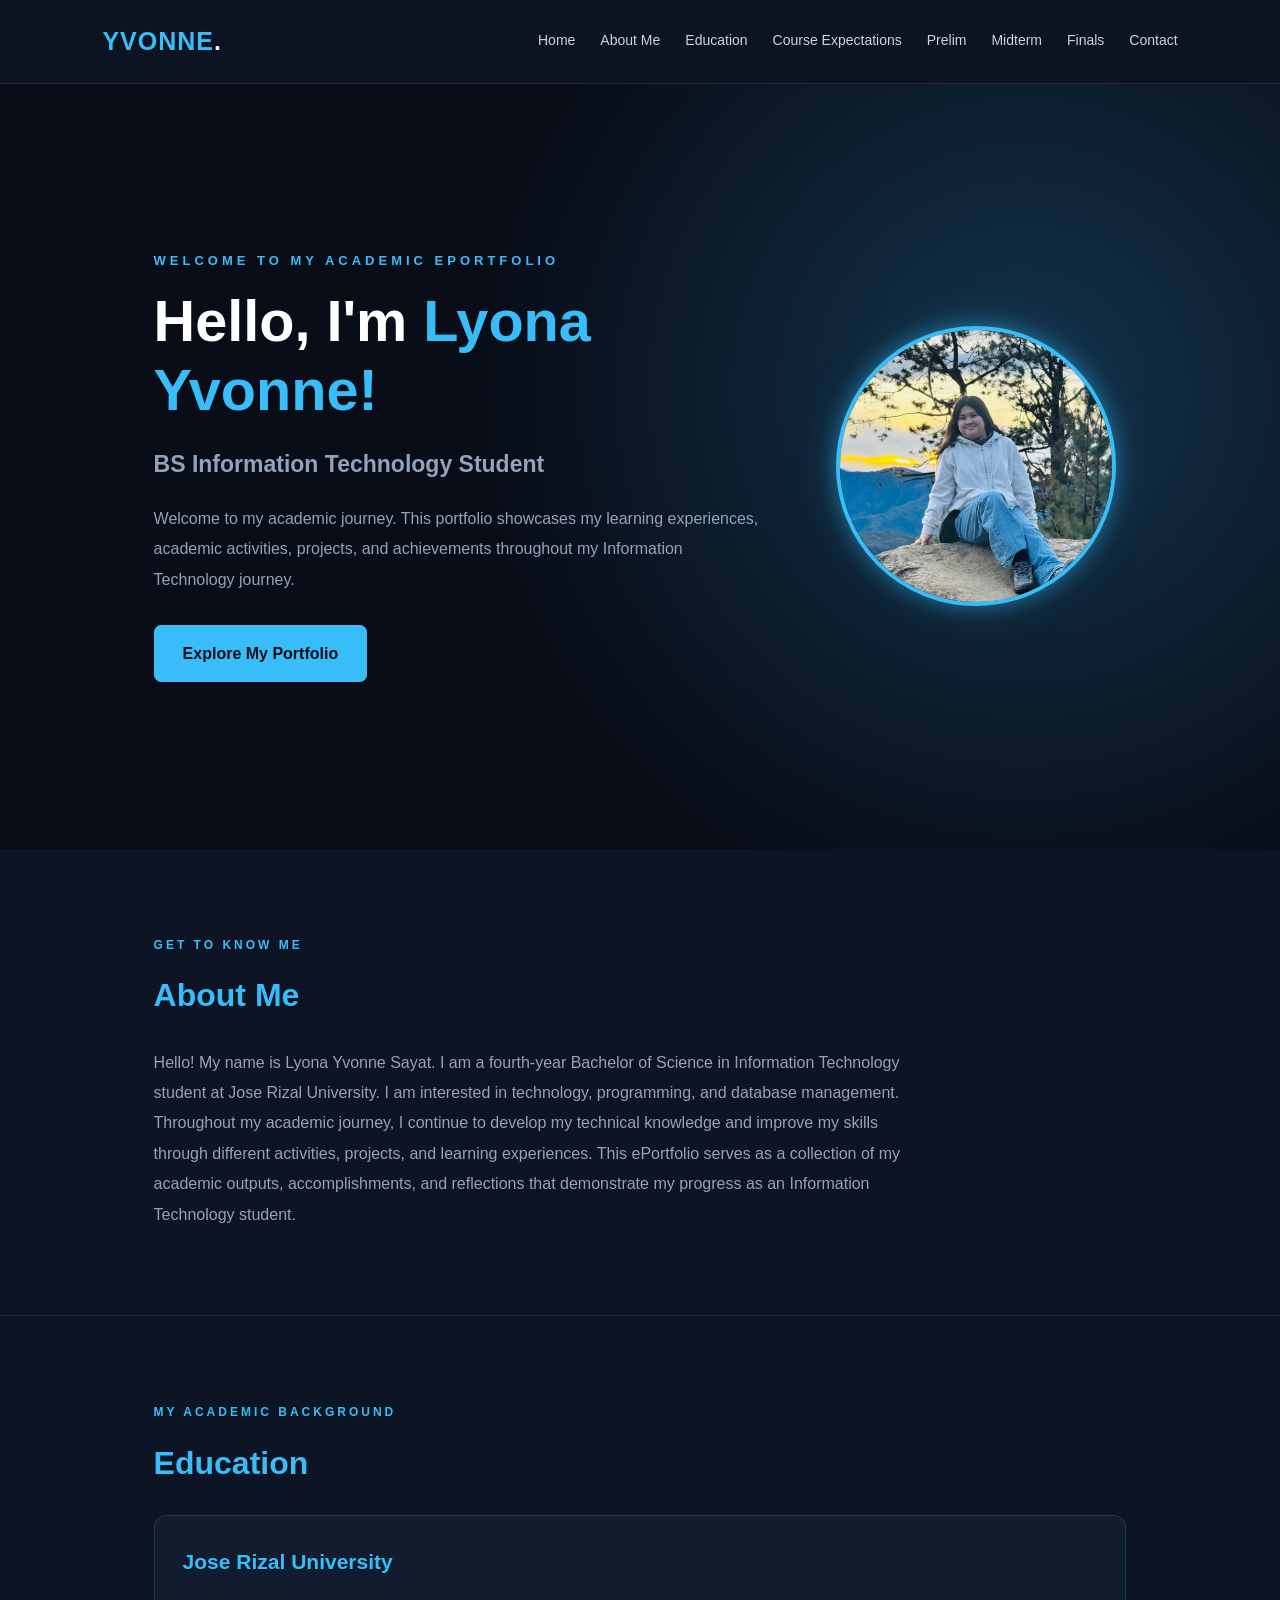
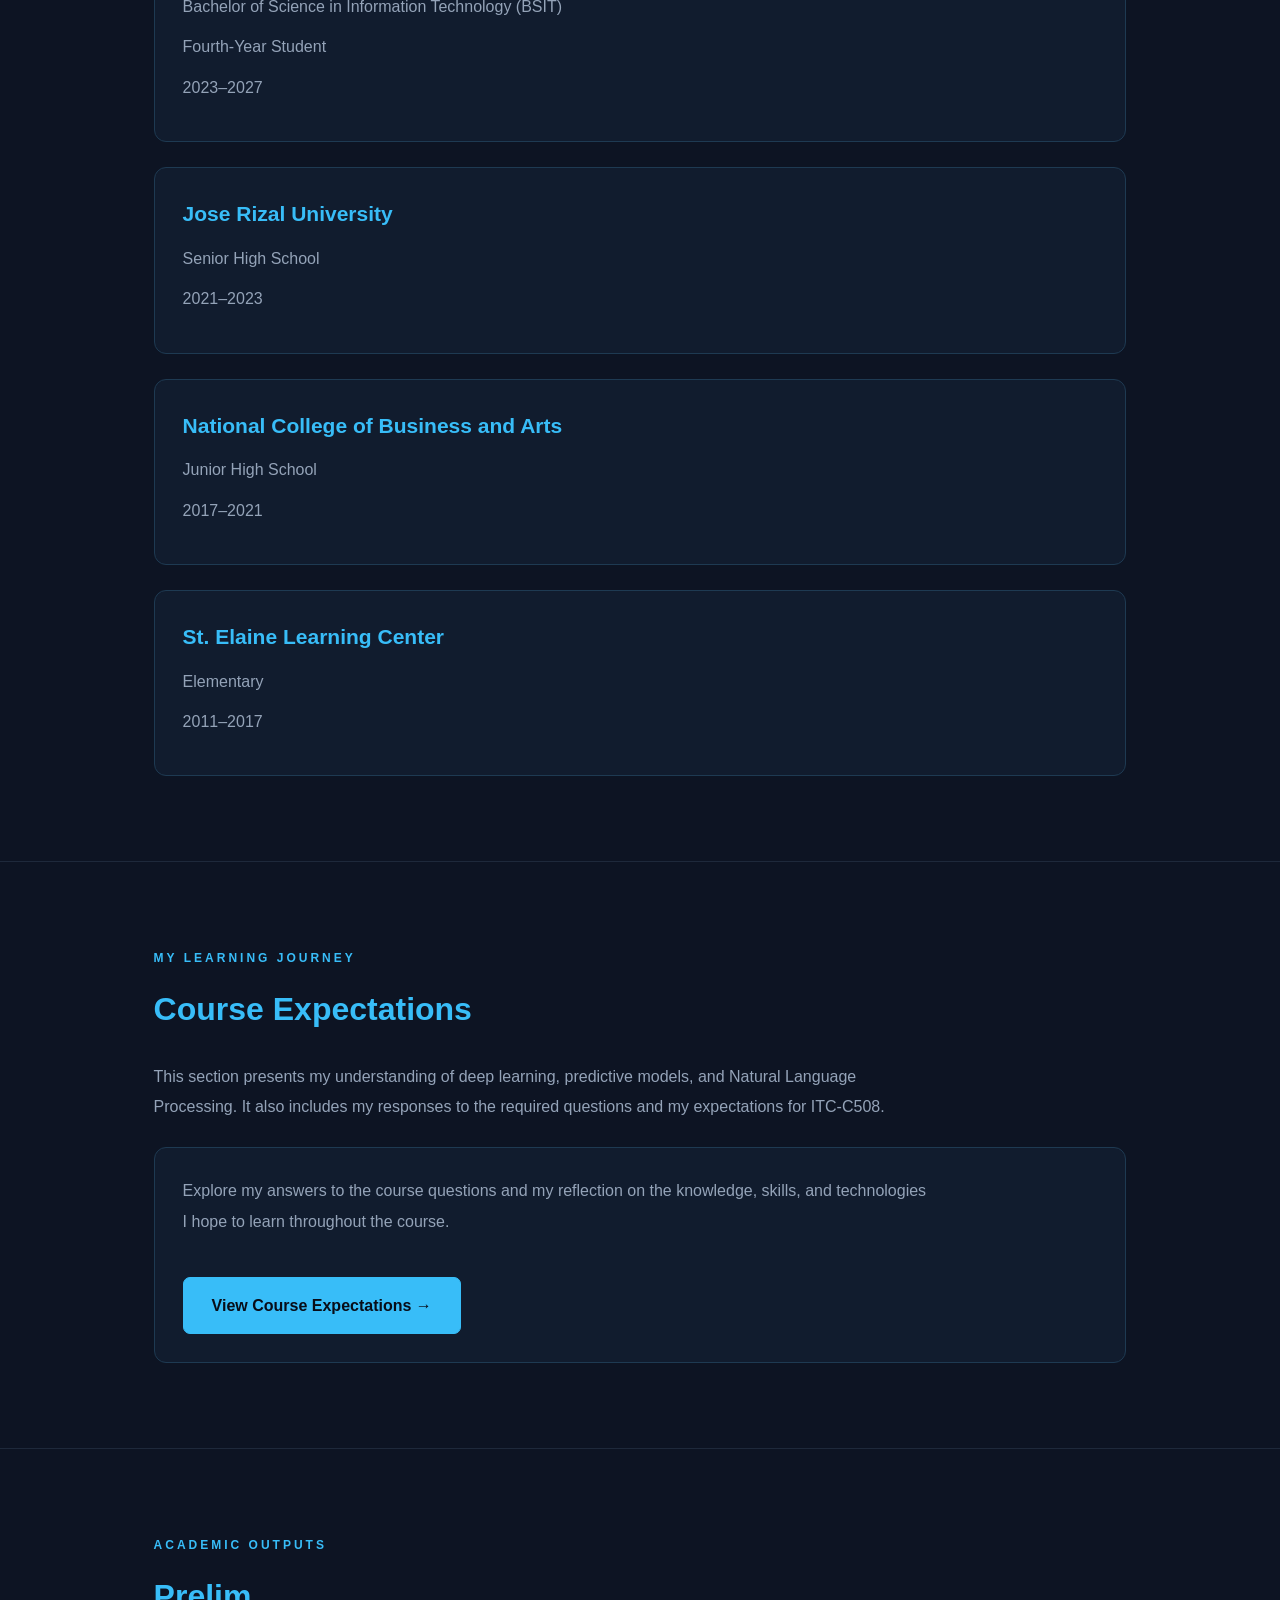
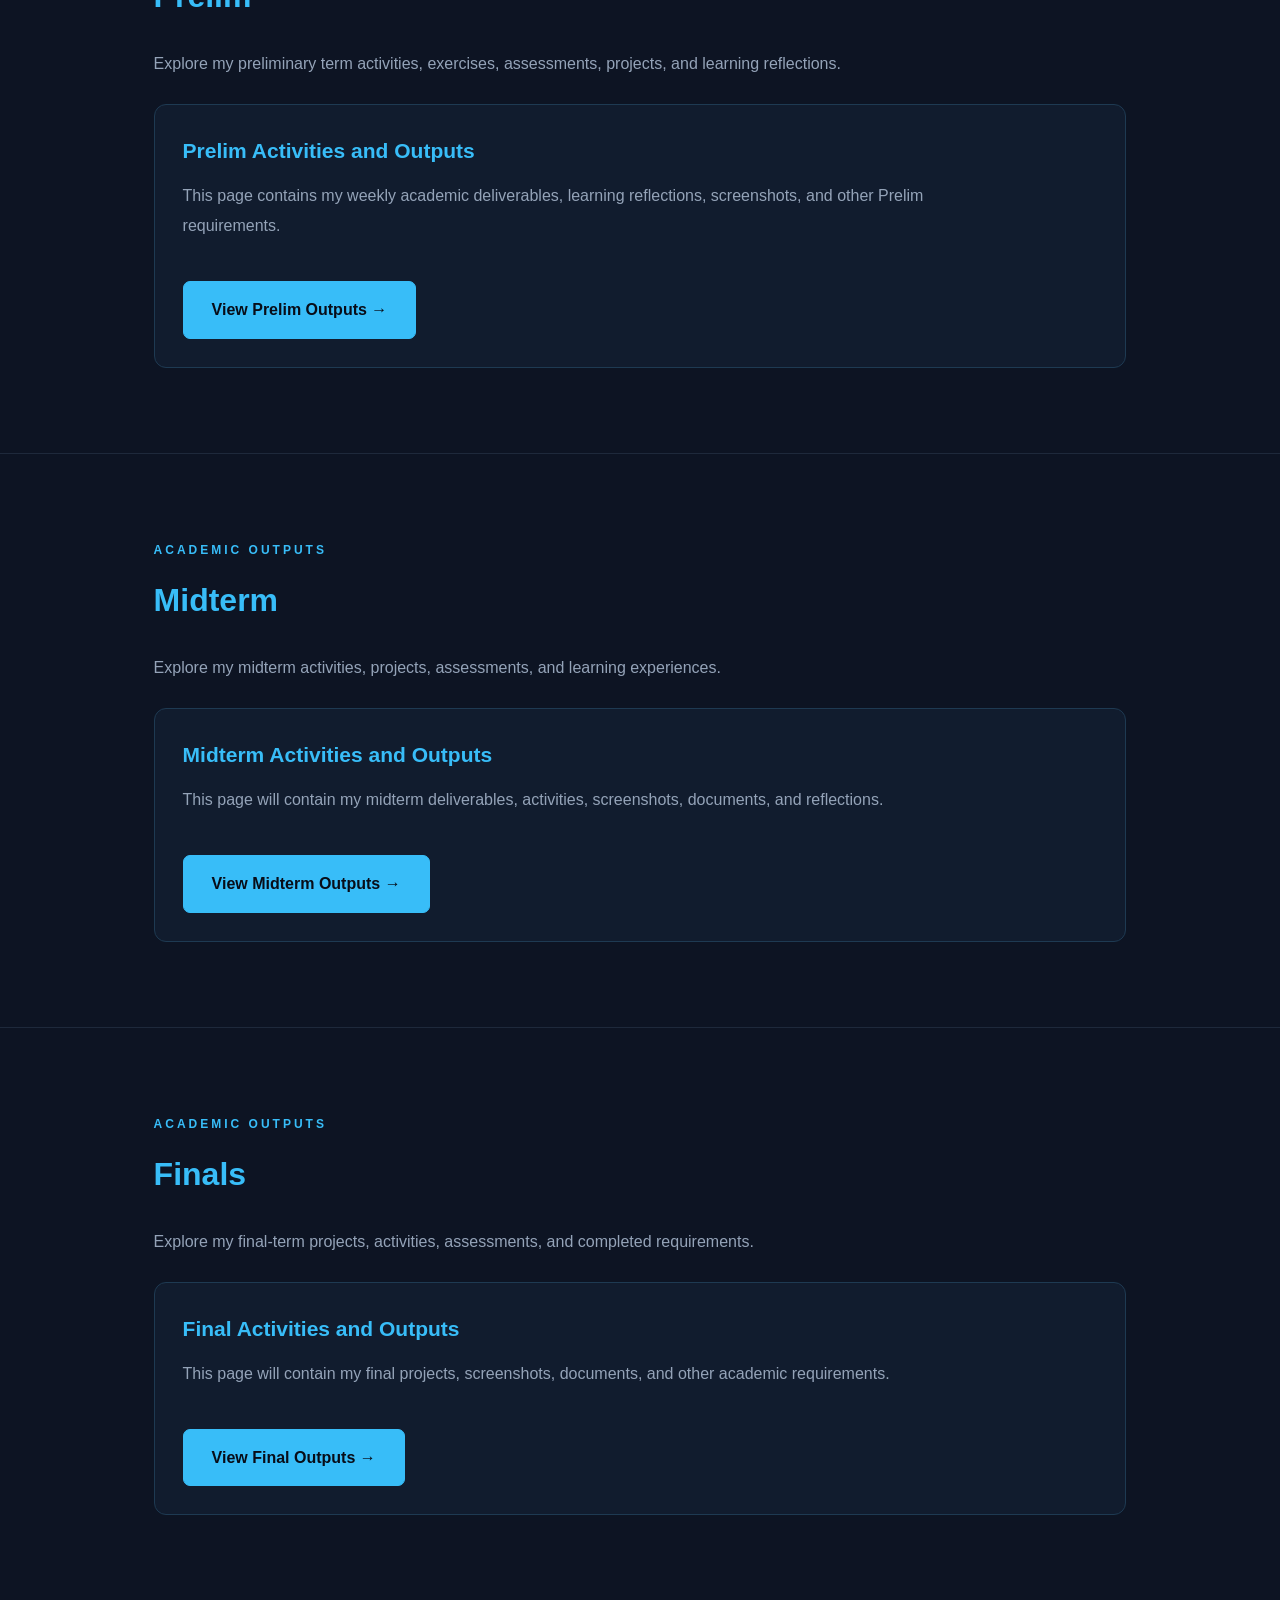
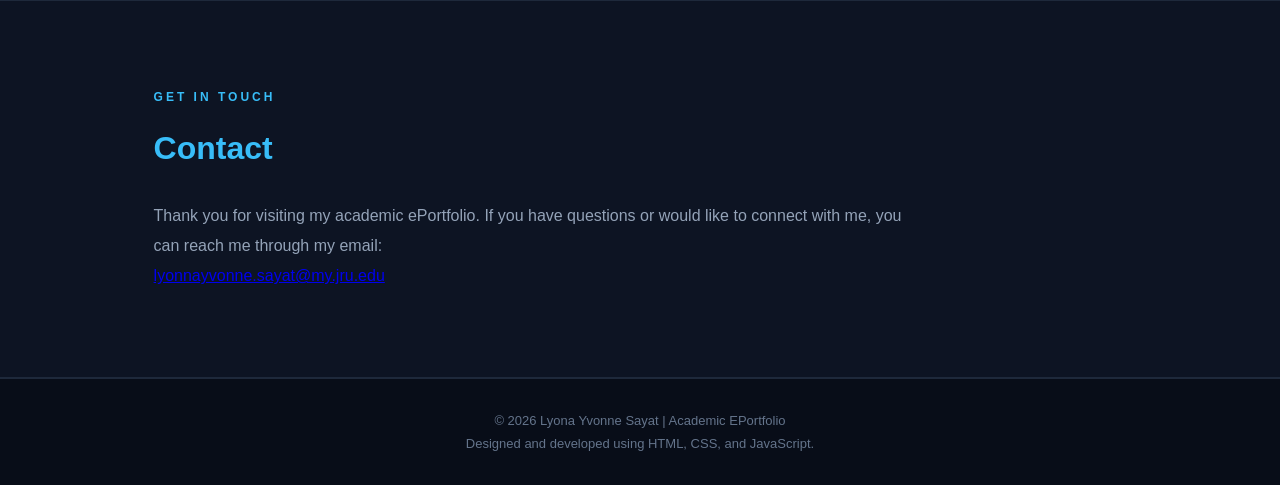
==== index.html @ cb63194d "first commit" ====
<!DOCTYPE html>
<html lang="en">

<head>
    <meta charset="UTF-8">
    <meta name="viewport" content="width=device-width, initial-scale=1.0">

    <meta name="description" content="Academic ePortfolio of Lyona Yvonne Sayat, a BS Information Technology student at Jose Rizal University.">

    <title>Lyona Yvonne Sayat | Academic EPortfolio</title>

    <link rel="stylesheet" href="style.css">
</head>

<body>

    <!-- NAVIGATION BAR -->
    <header>
        <h2 class="logo">YVONNE<span>.</span></h2>

        <nav>
            <a href="#home">Home</a>
            <a href="#about">About Me</a>
            <a href="#education">Education</a>
            <a href="Course%20Expectations/Course%20Expectations.html">Course Expectations</a>
            <a href="Prelim/Prelim.html">Prelim</a>
            <a href="Midterm/Midterm.html">Midterm</a>
            <a href="Finals/Finals.html">Finals</a>
            <a href="#contact">Contact</a>
        </nav>
    </header>


    <!-- HOME SECTION -->
    <section id="home" class="hero">

        <div class="hero-content">

            <p class="welcome">
                WELCOME TO MY ACADEMIC EPORTFOLIO
            </p>

            <h1>
                Hello, I'm <span>Lyona Yvonne!</span>
            </h1>

            <h3>BS Information Technology Student</h3>

            <p>
                Welcome to my academic journey.
                This portfolio showcases my learning experiences,
                academic activities, projects, and achievements
                throughout my Information Technology journey.
            </p>

            <a href="#about" class="btn">
                Explore My Portfolio
            </a>

        </div>

        <!-- PROFILE PICTURE -->
        <div class="hero-image">

            <img
                src="./images/profile.jpg"
                alt="Profile Picture of Lyona Yvonne Sayat"
                class="profile-picture"
                onerror="this.style.display='none';">

        </div>

    </section>


    <!-- ABOUT ME SECTION -->
    <section id="about">

        <p class="section-label">GET TO KNOW ME</p>

        <h2>About Me</h2>

        <p>
            Hello! My name is Lyona Yvonne Sayat.
            I am a fourth-year Bachelor of Science in
            Information Technology student at Jose Rizal University.

            I am interested in technology, programming,
            and database management. Throughout my academic
            journey, I continue to develop my technical
            knowledge and improve my skills through different
            activities, projects, and learning experiences.

            This ePortfolio serves as a collection of my
            academic outputs, accomplishments, and reflections
            that demonstrate my progress as an Information
            Technology student.
        </p>

    </section>


    <!-- EDUCATION SECTION -->
    <section id="education">

        <p class="section-label">MY ACADEMIC BACKGROUND</p>

        <h2>Education</h2>

        <div class="content-card">

            <h3>Jose Rizal University</h3>

            <p>
                Bachelor of Science in Information Technology (BSIT)
            </p>

            <p>Fourth-Year Student</p>

            <p>2023–2027</p>

        </div>

        <div class="content-card">

            <h3>Jose Rizal University</h3>

            <p>Senior High School</p>

            <p>2021–2023</p>

        </div>

        <div class="content-card">

            <h3>National College of Business and Arts</h3>

            <p>Junior High School</p>

            <p>2017–2021</p>

        </div>

        <div class="content-card">

            <h3>St. Elaine Learning Center</h3>

            <p>Elementary</p>

            <p>2011–2017</p>

        </div>

    </section>


    <!-- COURSE EXPECTATIONS SECTION -->
    <section id="course-expectations">

        <p class="section-label">MY LEARNING JOURNEY</p>

        <h2>Course Expectations</h2>

        <p>
            This section presents my understanding of deep learning,
            predictive models, and Natural Language Processing.
            It also includes my responses to the required questions
            and my expectations for ITC-C508.
        </p>

        <div class="content-card">

            <p>
                Explore my answers to the course questions and my
                reflection on the knowledge, skills, and technologies
                I hope to learn throughout the course.
            </p>

            <a href="Course%20Expectations/Course%20Expectations.html" class="btn">
                View Course Expectations →
            </a>

        </div>

    </section>


    <!-- PRELIM SECTION -->
    <section id="prelim">

        <p class="section-label">ACADEMIC OUTPUTS</p>

        <h2>Prelim</h2>

        <p>
            Explore my preliminary term activities, exercises,
            assessments, projects, and learning reflections.
        </p>

        <div class="content-card">

            <h3>Prelim Activities and Outputs</h3>

            <p>
                This page contains my weekly academic deliverables,
                learning reflections, screenshots, and other
                Prelim requirements.
            </p>

            <a href="Prelim/Prelim.html" class="btn">
                View Prelim Outputs →
            </a>

        </div>

    </section>


    <!-- MIDTERM SECTION -->
    <section id="midterm">

        <p class="section-label">ACADEMIC OUTPUTS</p>

        <h2>Midterm</h2>

        <p>
            Explore my midterm activities, projects,
            assessments, and learning experiences.
        </p>

        <div class="content-card">

            <h3>Midterm Activities and Outputs</h3>

            <p>
                This page will contain my midterm deliverables,
                activities, screenshots, documents, and reflections.
            </p>

            <a href="Midterm/Midterm.html" class="btn">
                View Midterm Outputs →
            </a>

        </div>

    </section>


    <!-- FINALS SECTION -->
    <section id="finals">

        <p class="section-label">ACADEMIC OUTPUTS</p>

        <h2>Finals</h2>

        <p>
            Explore my final-term projects, activities,
            assessments, and completed requirements.
        </p>

        <div class="content-card">

            <h3>Final Activities and Outputs</h3>

            <p>
                This page will contain my final projects,
                screenshots, documents, and other academic
                requirements.
            </p>

            <a href="Finals/Finals.html" class="btn">
                View Final Outputs →
            </a>

        </div>

    </section>


    <!-- CONTACT SECTION -->
    <section id="contact">

        <p class="section-label">GET IN TOUCH</p>

        <h2>Contact</h2>

        <p>
            Thank you for visiting my academic ePortfolio.
            If you have questions or would like to connect with me,
            you can reach me through my email:
        </p>

        <p>
            <a href="mailto:lyonnayvonne.sayat@my.jru.edu">
                lyonnayvonne.sayat@my.jru.edu
            </a>
        </p>

    </section>


    <!-- FOOTER -->
    <footer>

        <p>
            © 2026 Lyona Yvonne Sayat | Academic EPortfolio
        </p>

        <p>
            Designed and developed using HTML, CSS, and JavaScript.
        </p>

    </footer>


    <!-- JAVASCRIPT -->
    <script src="script.js"></script>

</body>
</html>
---- style.css ----
/* ========================================
   ACADEMIC E-PORTFOLIO
   DEVELOPER THEME
   Dark Navy + Cyan
======================================== */

/* GLOBAL RESET */

* {
    margin: 0;
    padding: 0;
    box-sizing: border-box;
    scroll-behavior: smooth;
}

body {
    font-family: 'Segoe UI', Arial, sans-serif;
    background: #080d18;
    color: #e2e8f0;
    line-height: 1.7;
    overflow-x: hidden;
}

/* ========================================
   NAVIGATION
======================================== */

header {
    display: flex;
    justify-content: space-between;
    align-items: center;
    padding: 20px 8%;
    background: rgba(13, 20, 35, 0.97);
    border-bottom: 1px solid #1e293b;
    position: sticky;
    top: 0;
    z-index: 1000;
    backdrop-filter: blur(12px);
}

.logo {
    font-size: 25px;
    color: #38bdf8;
    font-weight: 800;
    letter-spacing: 1px;
}

.logo span {
    color: #ffffff;
}

nav {
    display: flex;
    align-items: center;
    gap: 25px;
}

nav a {
    color: #cbd5e1;
    text-decoration: none;
    font-size: 14px;
    font-weight: 500;
    transition: 0.3s ease;
    position: relative;
}

nav a::after {
    content: "";
    position: absolute;
    width: 0;
    height: 2px;
    background: #38bdf8;
    left: 0;
    bottom: -7px;
    transition: width 0.3s ease;
}

nav a:hover {
    color: #38bdf8;
}

nav a:hover::after {
    width: 100%;
}

/* ========================================
   HERO SECTION
======================================== */

.hero {
    min-height: 85vh;
    display: flex;
    justify-content: space-between;
    align-items: center;
    gap: 60px;
    padding: 90px 12%;
    background:
        radial-gradient(
            circle at 80% 40%,
            #12334b 0%,
            #080d18 48%
        );
}

.hero-content {
    flex: 1;
    max-width: 650px;
    animation: fadeIn 1s ease-in-out;
}

.welcome {
    color: #38bdf8;
    font-size: 13px;
    letter-spacing: 4px;
    font-weight: bold;
    margin-bottom: 15px;
}

.hero-content h1 {
    font-size: clamp(42px, 4.5vw, 60px);
    line-height: 1.2;
    margin: 15px 0 20px;
    color: #ffffff;
}

.hero-content h1 span {
    color: #38bdf8;
}

.hero-content h3 {
    color: #94a3b8;
    font-size: 23px;
    margin-bottom: 20px;
}

.hero-content > p:not(.welcome) {
    color: #94a3b8;
    line-height: 1.9;
    max-width: 620px;
}

/* ========================================
   PROFILE PICTURE
======================================== */

.hero-image {
    flex: 0 0 300px;
    display: flex;
    justify-content: center;
    align-items: center;
    animation: fadeIn 1.2s ease-in-out;
}

.profile-picture {
    display: block;
    width: 280px;
    height: 280px;
    object-fit: cover;
    object-position: center;
    border-radius: 50%;
    border: 4px solid #38bdf8;
    box-shadow:
        0 0 20px rgba(56, 189, 248, 0.45),
        0 0 45px rgba(56, 189, 248, 0.20);
    background: #111c2e;
}

/* ========================================
   BUTTONS
======================================== */

.btn {
    display: inline-block;
    margin-top: 30px;
    padding: 14px 28px;
    background: #38bdf8;
    color: #080d18;
    text-decoration: none;
    border-radius: 7px;
    font-weight: bold;
    transition: 0.3s ease;
    border: 1px solid #38bdf8;
}

.btn:hover {
    background: #0ea5e9;
    border-color: #0ea5e9;
    transform: translateY(-4px);
    box-shadow: 0 0 20px rgba(56, 189, 248, 0.5);
}

/* ========================================
   CONTENT SECTIONS
======================================== */

section:not(.hero) {
    padding: 85px 12%;
    min-height: 280px;
    background: #0d1423;
    border-bottom: 1px solid #1e293b;
}

section h2 {
    font-size: 32px;
    color: #38bdf8;
    margin-bottom: 25px;
}

section:not(.hero) p {
    color: #94a3b8;
    line-height: 1.9;
    max-width: 750px;
}

/* SECTION LABEL */

.section-label {
    color: #38bdf8 !important;
    font-size: 12px;
    letter-spacing: 3px;
    font-weight: bold;
    margin-bottom: 12px;
}

/* ========================================
   CONTENT CARDS
======================================== */

.content-card {
    margin-top: 25px;
    padding: 28px;
    background: #111c2e;
    border: 1px solid #1e3a52;
    border-radius: 12px;
    transition: 0.3s ease;
}

.content-card:hover {
    border-color: #38bdf8;
    transform: translateY(-4px);
    box-shadow: 0 10px 25px rgba(0, 0, 0, 0.2);
}

.content-card h3 {
    color: #38bdf8;
    margin-bottom: 12px;
    font-size: 21px;
}

.content-card p {
    margin-bottom: 10px;
}

/* ========================================
   FOOTER
======================================== */

footer {
    background: #080d18;
    color: #64748b;
    text-align: center;
    padding: 30px 20px;
    border-top: 1px solid #1e293b;
}

footer p {
    font-size: 13px;
    line-height: 1.8;
}

/* ========================================
   ANIMATIONS
======================================== */

@keyframes fadeIn {
    from {
        opacity: 0;
        transform: translateY(25px);
    }

    to {
        opacity: 1;
        transform: translateY(0);
    }
}

/* ========================================
   RESPONSIVE DESIGN
======================================== */

@media (max-width: 1000px) {

    header {
        padding: 18px 5%;
    }

    nav {
        gap: 15px;
    }

    nav a {
        font-size: 13px;
    }

    .hero {
        padding: 80px 8%;
        gap: 35px;
    }

    .hero-image {
        flex-basis: 250px;
    }

    .profile-picture {
        width: 240px;
        height: 240px;
    }

    section:not(.hero) {
        padding: 75px 8%;
    }
}

@media (max-width: 768px) {

    header {
        flex-direction: column;
        gap: 18px;
        padding: 18px 5%;
    }

    nav {
        display: flex;
        flex-wrap: wrap;
        justify-content: center;
        gap: 15px 20px;
    }

    nav a {
        margin: 0;
    }

    .hero {
        min-height: auto;
        flex-direction: column-reverse;
        text-align: center;
        padding: 70px 8%;
        gap: 35px;
    }

    .hero-content {
        max-width: 100%;
    }

    .hero-content h1 {
        font-size: 42px;
    }

    .hero-content h3 {
        font-size: 19px;
    }

    .hero-content > p:not(.welcome) {
        margin: 0 auto;
    }

    .hero-image {
        flex: none;
    }

    .profile-picture {
        width: 220px;
        height: 220px;
    }

    section:not(.hero) {
        padding: 65px 8%;
    }

    section h2 {
        font-size: 28px;
    }
}

@media (max-width: 480px) {

    .logo {
        font-size: 22px;
    }

    nav {
        gap: 12px 15px;
    }

    nav a {
        font-size: 12px;
    }

    .hero-content h1 {
        font-size: 36px;
    }

    .profile-picture {
        width: 190px;
        height: 190px;
    }

    .content-card {
        padding: 20px;
    }
}

/* ========================================
   ACCESSIBILITY
======================================== */

@media (prefers-reduced-motion: reduce) {

    *,
    *::before,
    *::after {
        scroll-behavior: auto !important;
        animation-duration: 0.01ms !important;
        transition-duration: 0.01ms !important;
    }
}
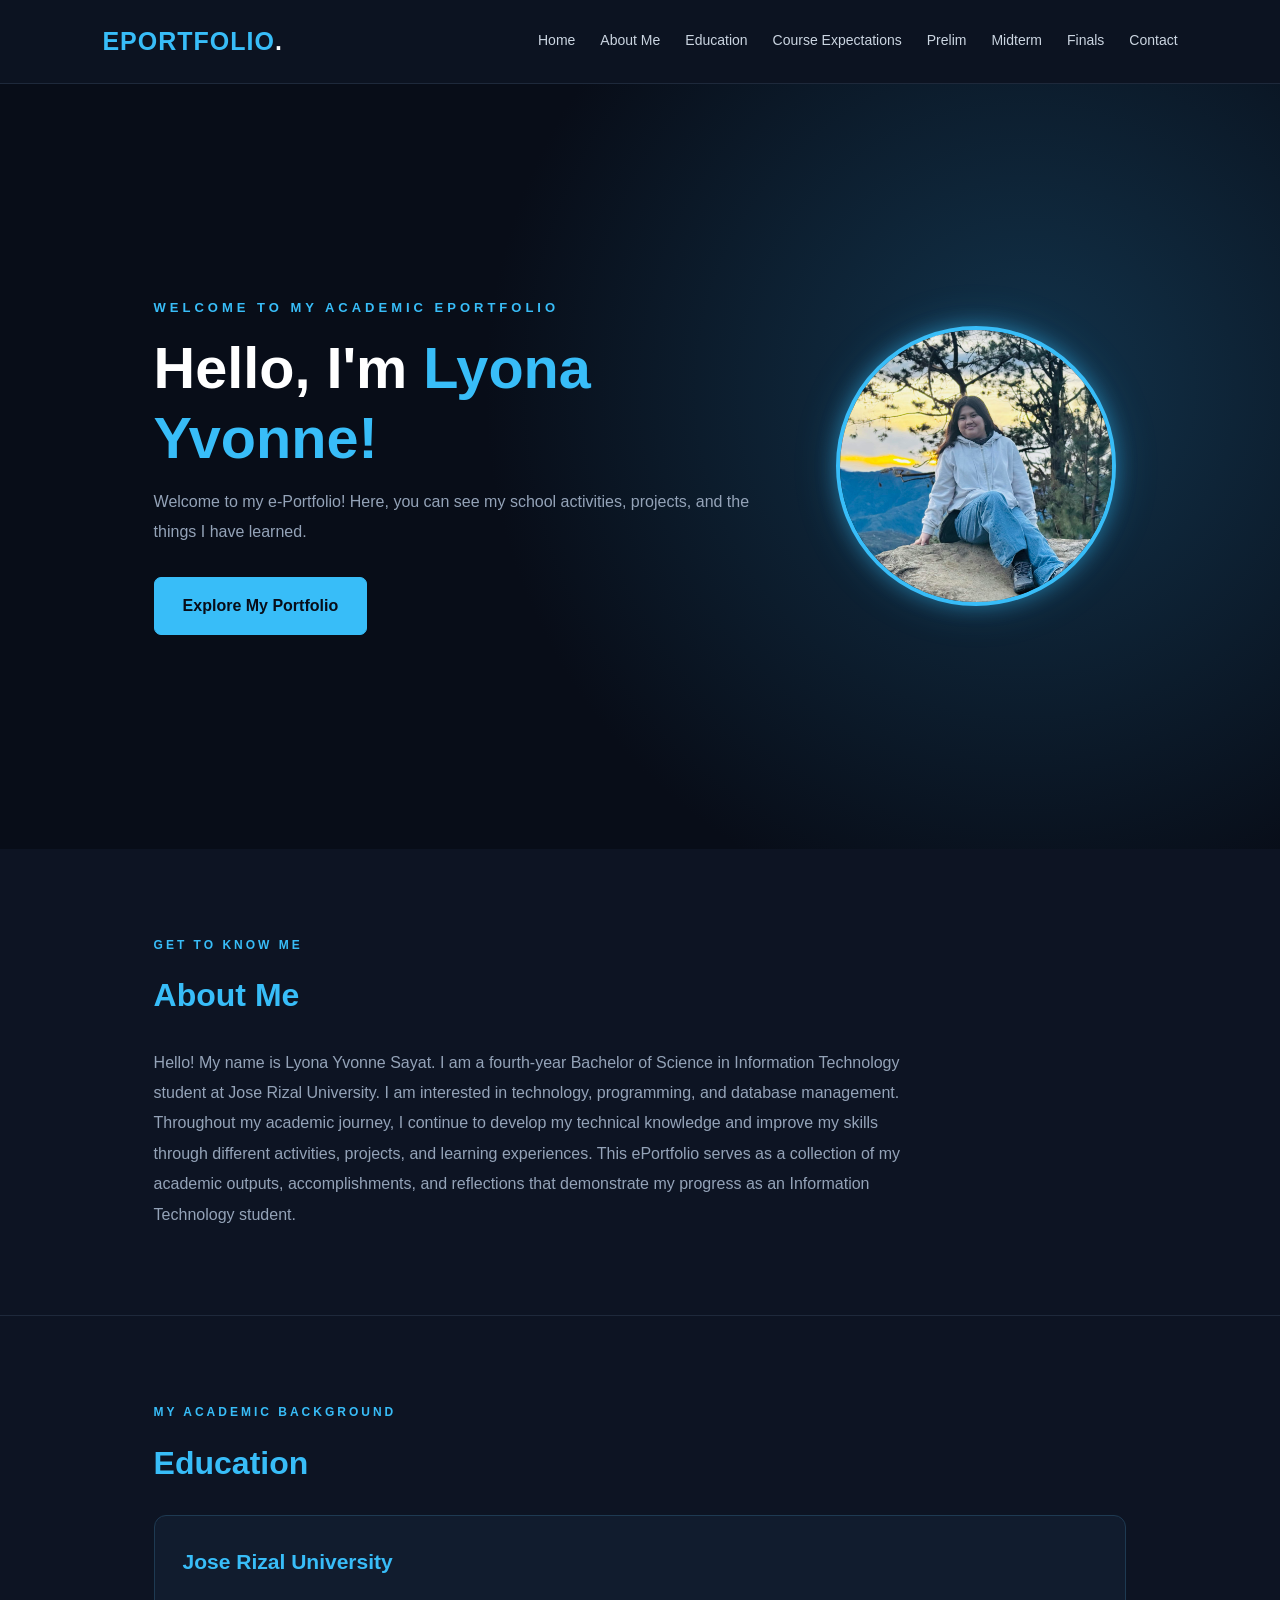
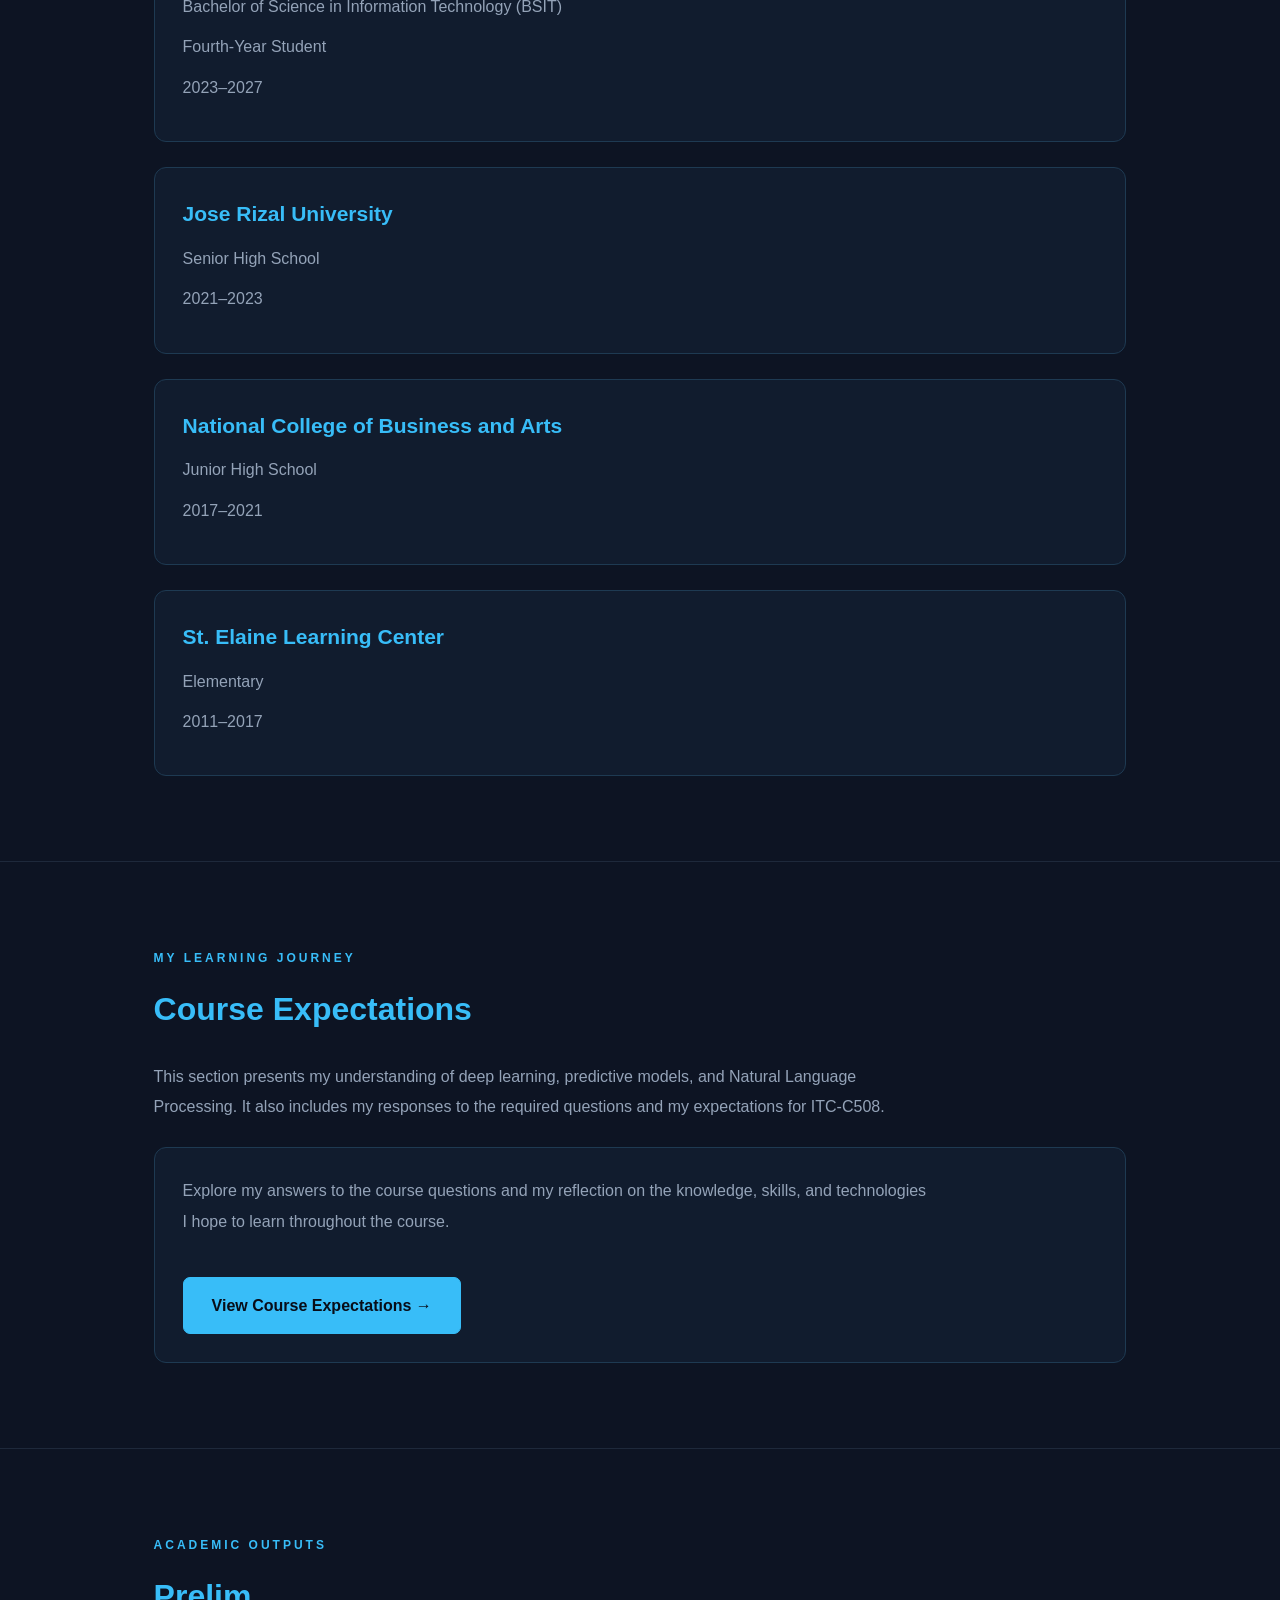
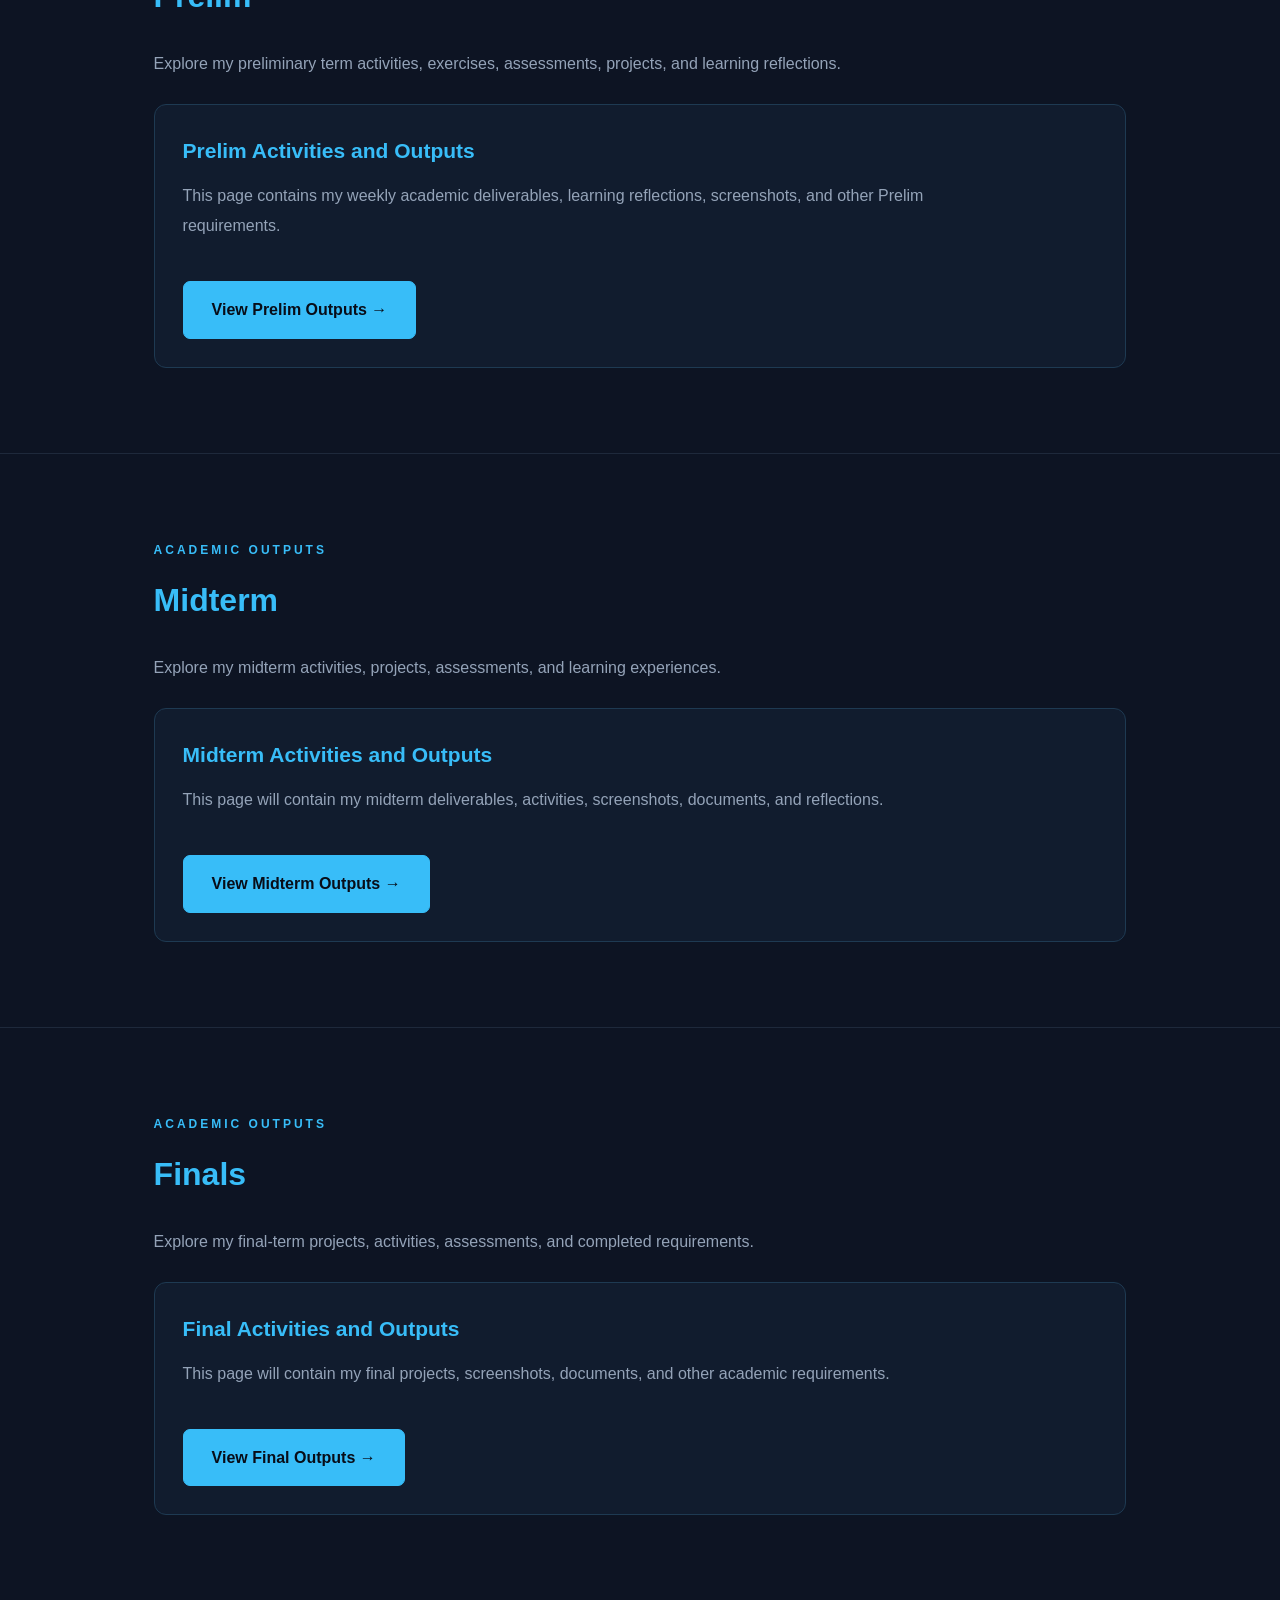
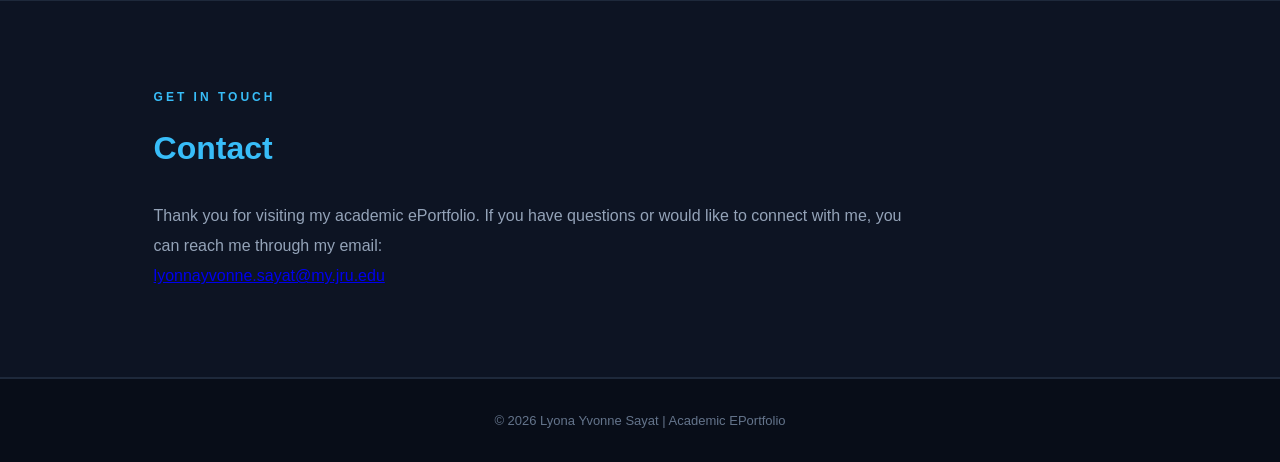
==== commit c96ce6d2: "Update and improve all Academic ePortfolio sections and files" ====
--- a/index.html
+++ b/index.html
@@ -6,7 +6,7 @@
     <meta charset="UTF-8">
     <meta name="viewport" content="width=device-width, initial-scale=1.0">
 
-    <meta name="description" content="Academic ePortfolio of Lyona Yvonne Sayat, a BS Information Technology student at Jose Rizal University.">
+    <meta name="description" content="Academic ePortfolio of Lyona Yvonne Sayat at Jose Rizal University.">
 
     <title>Lyona Yvonne Sayat | Academic EPortfolio</title>
 
@@ -17,7 +17,7 @@
 
     <!-- NAVIGATION BAR -->
     <header>
-        <h2 class="logo">YVONNE<span>.</span></h2>
+        <h2 class="logo">EPORTFOLIO<span>.</span></h2>
 
         <nav>
             <a href="#home">Home</a>
@@ -45,13 +45,9 @@
                 Hello, I'm <span>Lyona Yvonne!</span>
             </h1>
 
-            <h3>BS Information Technology Student</h3>
-
-            <p>
-                Welcome to my academic journey.
-                This portfolio showcases my learning experiences,
-                academic activities, projects, and achievements
-                throughout my Information Technology journey.
+            <p>
+                Welcome to my e-Portfolio! Here, you can see my school
+                activities, projects, and the things I have learned.
             </p>
 
             <a href="#about" class="btn">
@@ -307,10 +303,6 @@
             © 2026 Lyona Yvonne Sayat | Academic EPortfolio
         </p>
 
-        <p>
-            Designed and developed using HTML, CSS, and JavaScript.
-        </p>
-
     </footer>
 
 
--- a/style.css
+++ b/style.css
@@ -120,7 +120,7 @@
 .hero-content h1 {
     font-size: clamp(42px, 4.5vw, 60px);
     line-height: 1.2;
-    margin: 15px 0 20px;
+    margin: 15px 0 14px;
     color: #ffffff;
 }
 
